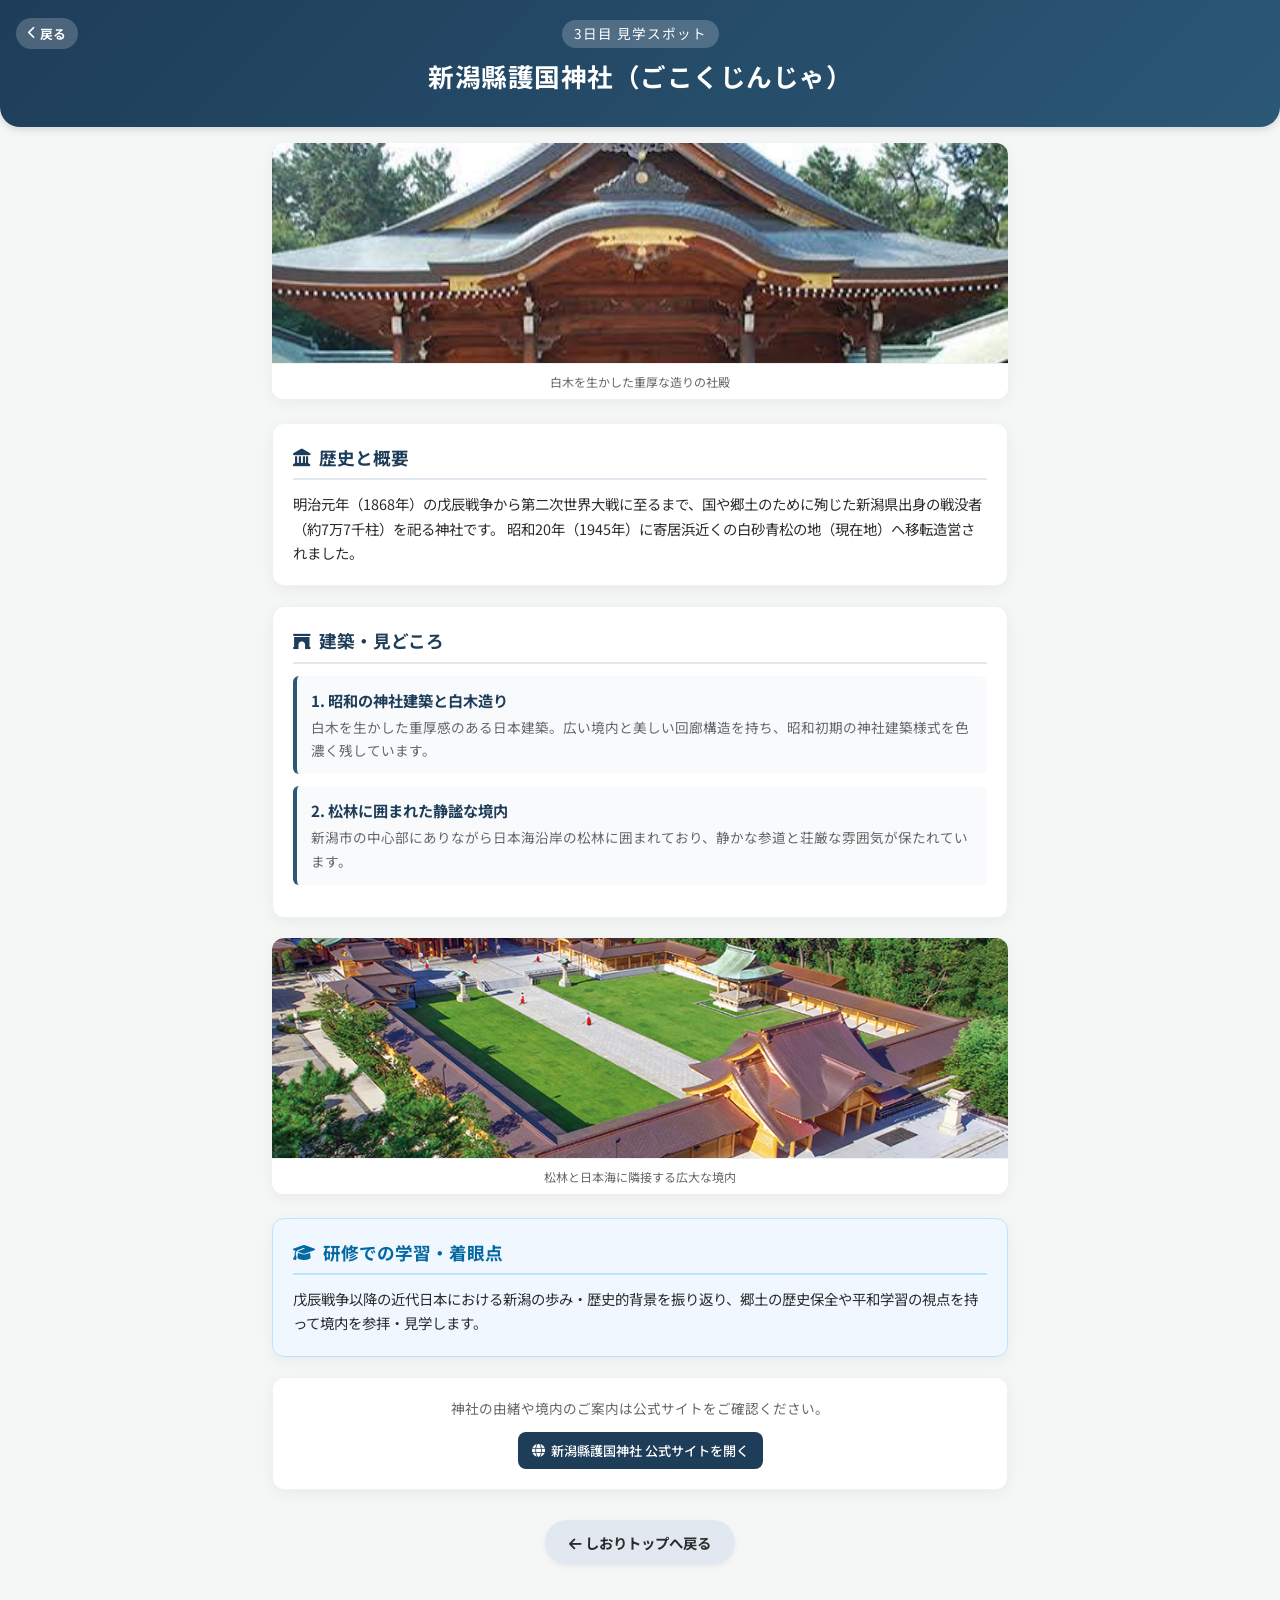
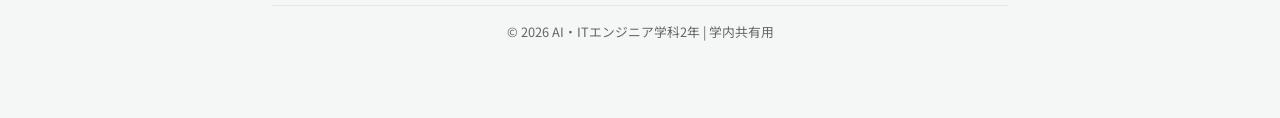
==== pages/gokoku-detail.html @ b8ace0e9 "feat: 詳細ページ追加" ====
<!-- Specify document type as HTML5 -->
<!DOCTYPE html>
<!-- Set language to Japanese -->
<html lang="ja">
<head>
  <meta charset="UTF-8">
  <meta name="viewport" content="width=device-width, initial-scale=1.0">
  <meta name="robots" content="noindex, nofollow">
  <title>新潟縣護国神社 - 詳細案内 | 2026国内研修</title>

  <link rel="preconnect" href="https://fonts.googleapis.com">
  <link rel="preconnect" href="https://fonts.gstatic.com" crossorigin>
  <link href="https://fonts.googleapis.com/css2?family=Noto+Sans+JP:wght@400;500;700&display=swap" rel="stylesheet">
  <link rel="stylesheet" href="https://cdnjs.cloudflare.com/ajax/libs/font-awesome/6.4.0/css/all.min.css">
  
  <link rel="stylesheet" href="../css/style.css">
</head>
<body>

  <!-- Sub-header for detail page -->
  <header class="detail-header">
    <button class="back-btn" onclick="history.back()">
      <i class="fa-solid fa-chevron-left"></i> 戻る
    </button>
    <span class="sub-title">3日目 見学スポット</span>
    <h1>新潟縣護国神社（ごこくじんじゃ）</h1>
  </header>

  <div class="container">

    <!-- Hero main image -->
    <div class="detail-hero-img">
      <img src="../images/護国神社1.jpeg" alt="新潟縣護国神社 拝殿">
      <span class="img-caption">白木を生かした重厚な造りの社殿</span>
    </div>

    <!-- History overview section -->
    <section class="detail-section">
      <h2 class="detail-title"><i class="fa-solid fa-landmark"></i> 歴史と概要</h2>
      <p>
        明治元年（1868年）の戊辰戦争から第二次世界大戦に至るまで、国や郷土のために殉じた新潟県出身の戦没者（約7万7千柱）を祀る神社です。
        昭和20年（1945年）に寄居浜近くの白砂青松の地（現在地）へ移転造営されました。
      </p>
    </section>

    <!-- Architecture highlights -->
    <section class="detail-section">
      <h2 class="detail-title"><i class="fa-solid fa-archway"></i> 建築・見どころ</h2>
      
      <!-- Point 1 -->
      <div class="point-box">
        <h3>1. 昭和の神社建築と白木造り</h3>
        <p>白木を生かした重厚感のある日本建築。広い境内と美しい回廊構造を持ち、昭和初期の神社建築様式を色濃く残しています。</p>
      </div>

      <!-- Point 2 -->
      <div class="point-box">
        <h3>2. 松林に囲まれた静謐な境内</h3>
        <p>新潟市の中心部にありながら日本海沿岸の松林に囲まれており、静かな参道と荘厳な雰囲気が保たれています。</p>
      </div>
    </section>

    <!-- Secondary aerial hero image -->
    <div class="detail-hero-img">
      <img src="../images/護国神社2.jpg" alt="新潟縣護国神社 鳥瞰">
      <span class="img-caption">松林と日本海に隣接する広大な境内</span>
    </div>

    <!-- Highlighted learning objectives -->
    <section class="detail-section highlight-section">
      <h2 class="detail-title"><i class="fa-solid fa-graduation-cap"></i> 研修での学習・着眼点</h2>
      <p>
        戊辰戦争以降の近代日本における新潟の歩み・歴史的背景を振り返り、郷土の歴史保全や平和学習の視点を持って境内を参拝・見学します。
      </p>
    </section>

    <!-- External link box -->
    <div class="external-link-box">
      <p>神社の由緒や境内のご案内は公式サイトをご確認ください。</p>
      <a href="https://www.niigata-gokoku.or.jp/" target="_blank" rel="noopener" class="btn-link">
        <i class="fa-solid fa-globe"></i> 新潟縣護国神社 公式サイトを開く
      </a>
    </div>

    <!-- Bottom back button -->
    <div style="text-align: center; margin-top: 30px;">
      <button class="back-btn-bottom" onclick="history.back()">
        <i class="fa-solid fa-arrow-left"></i> しおりトップへ戻る
      </button>
    </div>

    <footer>
      <p>&copy; 2026 AI・ITエンジニア学科2年 | 学内共有用</p>
    </footer>

  </div>

</body>
</html>
---- css/style.css ----
/* Define CSS Variables for global colors, radii, and shadows */
:root {
  --primary: #1e3d59;
  --primary-light: #2b5876;
  --secondary: #ff6e40;
  --accent: #ffc107;
  --bg-color: #f4f7f6;
  --card-bg: #ffffff;
  --text-main: #2b2b2b;
  --text-sub: #666666;
  --danger-bg: #fff5f5;
  --danger-border: #e53e3e;
  --radius: 12px;
  --shadow: 0 4px 15px rgba(0, 0, 0, 0.05);
}

/* Reset margins, paddings, and set default box-sizing */
* {
  box-sizing: border-box;
  margin: 0;
  padding: 0;
  font-family: 'Noto Sans JP', sans-serif;
  -webkit-tap-highlight-color: transparent;
}

/* Base body styles */
body {
  background-color: var(--bg-color);
  color: var(--text-main);
  line-height: 1.6;
  padding-bottom: 60px;
}

/* Main hero header styling */
header {
  background: linear-gradient(135deg, var(--primary), var(--primary-light));
  color: white;
  text-align: center;
  padding: 32px 16px 24px;
  box-shadow: 0 2px 10px rgba(0,0,0,0.15);
  border-bottom-left-radius: 20px;
  border-bottom-right-radius: 20px;
}

/* Sub-title badge styling inside header */
header .sub-title {
  font-size: 0.85rem;
  background: rgba(255, 255, 255, 0.2);
  display: inline-block;
  padding: 3px 12px;
  border-radius: 20px;
  margin-bottom: 8px;
  letter-spacing: 1px;
}

/* Main heading style inside header */
header h1 {
  font-size: 1.6rem;
  font-weight: 700;
  margin-bottom: 6px;
  letter-spacing: 0.5px;
}

/* Sub-text paragraph inside header */
header p {
  font-size: 0.9rem;
  opacity: 0.9;
}

/* Main content layout container */
.container {
  max-width: 768px;
  margin: 0 auto;
  padding: 16px;
}

/* Warning and guidelines alert card */
.alert-card {
  background-color: var(--danger-bg);
  border: 1px solid rgba(229, 62, 62, 0.2);
  border-left: 6px solid var(--danger-border);
  padding: 16px;
  margin-top: 12px;
  margin-bottom: 20px;
  border-radius: var(--radius);
  box-shadow: var(--shadow);
}

/* Alert card heading */
.alert-card h2 {
  font-size: 1rem;
  color: var(--danger-border);
  margin-bottom: 8px;
  display: flex;
  align-items: center;
  gap: 8px;
}

/* Unordered list inside alert card */
.alert-card ul {
  list-style: none;
  font-size: 0.85rem;
}

/* Individual list item inside alert card */
.alert-card li {
  margin-bottom: 4px;
  padding-left: 18px;
  position: relative;
}

/* Custom icon pseudo-element for alert list items */
.alert-card li::before {
  content: "\f054";
  font-family: "Font Awesome 6 Free";
  font-weight: 900;
  font-size: 0.65rem;
  color: var(--danger-border);
  position: absolute;
  left: 2px;
  top: 3px;
}

/* Sticky tab navigation wrapper */
.tab-nav {
  display: flex;
  gap: 8px;
  margin-bottom: 24px;
  position: sticky;
  top: 10px;
  z-index: 100;
  background: rgba(244, 247, 246, 0.95);
  backdrop-filter: blur(8px);
  padding: 4px 0;
}

/* Individual tab button styling */
.tab-btn {
  flex: 1;
  padding: 10px 4px;
  background-color: #ffffff;
  border: 2px solid #e2e8f0;
  border-radius: var(--radius);
  font-weight: 700;
  color: var(--text-sub);
  cursor: pointer;
  transition: all 0.25s ease;
  text-align: center;
  font-size: 0.85rem;
  box-shadow: 0 2px 4px rgba(0,0,0,0.03);
}

/* Day number span inside tab button */
.tab-btn .day-num {
  font-size: 1rem;
  display: block;
}

/* Active tab button styling */
.tab-btn.active {
  background-color: var(--primary);
  color: white;
  border-color: var(--primary);
  box-shadow: 0 4px 10px rgba(30, 61, 89, 0.3);
}

/* Tab content block styling */
.tab-content {
  display: none;
  animation: fadeIn 0.35s ease-in-out;
}

/* Display active tab content */
.tab-content.active {
  display: block;
}

/* Keyframe animation for switching tabs */
@keyframes fadeIn {
  from { opacity: 0; transform: translateY(8px); }
  to { opacity: 1; transform: translateY(0); }
}

/* Timeline component wrapper */
.timeline {
  position: relative;
  padding-left: 24px;
  margin-bottom: 32px;
}

/* Vertical line for the timeline */
.timeline::before {
  content: '';
  position: absolute;
  left: 7px;
  top: 12px;
  bottom: 12px;
  width: 3px;
  background-color: #cbd5e1;
  border-radius: 2px;
}

/* Individual event item on the timeline */
.time-item {
  position: relative;
  margin-bottom: 16px;
  background: var(--card-bg);
  padding: 14px 16px;
  border-radius: var(--radius);
  box-shadow: var(--shadow);
  border: 1px solid #edf2f7;
}

/* Bullet dot on the timeline line */
.time-item::before {
  content: '';
  position: absolute;
  left: -22px;
  top: 18px;
  width: 11px;
  height: 11px;
  border-radius: 50%;
  background-color: var(--primary);
  border: 3px solid var(--bg-color);
}

/* Highlighted timeline event item */
.time-item.highlight {
  border-left: 4px solid var(--secondary);
}

/* Highlighted bullet dot */
.time-item.highlight::before {
  background-color: var(--secondary);
}

/* Header inside timeline item */
.time-header {
  display: flex;
  justify-content: space-between;
  align-items: center;
  margin-bottom: 4px;
}

/* Time badge styling */
.time-badge {
  font-weight: 700;
  color: var(--primary);
  font-size: 1.05rem;
  display: flex;
  align-items: center;
  gap: 6px;
}

/* Meal pill badge styling */
.meal-badge {
  font-size: 0.75rem;
  background-color: #f59e0b;
  color: white;
  padding: 2px 8px;
  border-radius: 12px;
  font-weight: 500;
}

/* Spot title inside timeline item */
.spot-title {
  font-size: 1rem;
  font-weight: 700;
  color: var(--text-main);
}

/* Clickable spot link inside timeline for smooth scrolling */
.spot-title.spot-link {
  color: var(--primary-light);
  cursor: pointer;
  display: inline-flex;
  align-items: center;
  gap: 6px;
  padding: 2px 6px;
  margin-left: -6px;
  border-radius: 4px;
  transition: all 0.2s ease;
}

/* Hover state for clickable spot links */
.spot-title.spot-link:hover {
  background-color: #e2e8f0;
  color: var(--secondary);
}

/* Icon style inside spot link */
.spot-title.spot-link i {
  font-size: 0.75rem;
  color: var(--secondary);
}

/* Spot description inside timeline item */
.spot-desc {
  font-size: 0.85rem;
  color: var(--text-sub);
  margin-top: 4px;
}

/* Sub-group info box inside timeline item */
.group-box {
  background-color: #f0f7ff;
  border: 1px solid #bae6fd;
  padding: 10px 12px;
  border-radius: 8px;
  margin-top: 8px;
  font-size: 0.85rem;
  color: #0369a1;
}

/* Section divider title */
.section-title {
  font-size: 1.1rem;
  font-weight: 700;
  color: var(--primary);
  margin: 28px 0 16px;
  display: flex;
  align-items: center;
  gap: 8px;
}

/* Divider line pseudo-element */
.section-title::after {
  content: '';
  flex: 1;
  height: 1px;
  background-color: #cbd5e1;
}

/* Spot presentation card */
.spot-card {
  background: var(--card-bg);
  border-radius: var(--radius);
  overflow: hidden;
  box-shadow: var(--shadow);
  margin-bottom: 20px;
  border: 1px solid #edf2f7;
}

/* Clickable card leading to internal detail pages */
.spot-card.clickable-card {
  cursor: pointer;
  transition: transform 0.2s ease, box-shadow 0.2s ease, border-color 0.2s ease;
}

/* Hover effect for clickable cards */
.spot-card.clickable-card:hover {
  transform: translateY(-3px);
  box-shadow: 0 8px 20px rgba(0, 0, 0, 0.1);
  border-color: var(--primary-light);
}

/* Image styling inside spot card */
.spot-card img {
  width: 100%;
  height: 190px;
  object-fit: cover;
  display: block;
}

/* Body container inside spot card */
.spot-card-body {
  padding: 16px;
}

/* Heading 3 inside spot card */
.spot-card-body h3 {
  font-size: 1.15rem;
  margin-bottom: 6px;
  color: var(--primary);
  display: flex;
  align-items: center;
  justify-content: space-between;
}

/* Badge indicating detail page link */
.detail-badge {
  font-size: 0.75rem;
  color: var(--secondary);
  font-weight: 700;
  display: flex;
  align-items: center;
  gap: 4px;
}

/* Paragraph inside spot card body */
.spot-card-body p {
  font-size: 0.88rem;
  color: var(--text-sub);
  margin-bottom: 12px;
}

/* Group wrapper for action buttons */
.btn-group {
  display: flex;
  flex-wrap: wrap;
  gap: 8px;
}

/* Button style for external links */
.btn-link {
  display: inline-flex;
  align-items: center;
  gap: 6px;
  padding: 8px 14px;
  background-color: var(--primary);
  color: white;
  text-decoration: none;
  border-radius: 8px;
  font-size: 0.82rem;
  font-weight: 500;
  transition: background-color 0.2s ease;
}

/* Active touch state for buttons */
.btn-link:active {
  opacity: 0.85;
}

/* Embedded Google Maps container */
.map-container {
  width: 100%;
  border-radius: 8px;
  overflow: hidden;
  margin: 12px 0;
  box-shadow: inset 0 0 4px rgba(0,0,0,0.1);
}

/* Footer styling */
footer {
  text-align: center;
  font-size: 0.8rem;
  color: var(--text-sub);
  margin-top: 40px;
  padding-top: 16px;
  border-top: 1px solid #e2e8f0;
}

/* ================= STYLES FOR DETAIL PAGES ================= */

/* Sub-header specifically for detail pages */
header.detail-header {
  position: relative;
  padding-top: 20px;
}

/* Top-left back button on detail pages */
.back-btn {
  position: absolute;
  left: 16px;
  top: 18px;
  background: rgba(255, 255, 255, 0.2);
  color: white;
  border: none;
  padding: 6px 12px;
  border-radius: 20px;
  font-size: 0.8rem;
  font-weight: bold;
  cursor: pointer;
  display: flex;
  align-items: center;
  gap: 4px;
}

/* Active touch state for back button */
.back-btn:active {
  background: rgba(255, 255, 255, 0.4);
}

/* Main showcase image wrapper on detail pages */
.detail-hero-img {
  margin-bottom: 24px;
  border-radius: var(--radius);
  overflow: hidden;
  box-shadow: var(--shadow);
  background: var(--card-bg);
}

/* Image element in hero image wrapper */
.detail-hero-img img {
  width: 100%;
  height: 220px;
  object-fit: cover;
  display: block;
}

/* Caption text below detail hero images */
.img-caption {
  display: block;
  font-size: 0.75rem;
  color: var(--text-sub);
  padding: 8px 12px;
  background-color: #ffffff;
  border-top: 1px solid #edf2f7;
  text-align: center;
}

/* Detail section container */
.detail-section {
  background: var(--card-bg);
  padding: 20px;
  border-radius: var(--radius);
  box-shadow: var(--shadow);
  margin-bottom: 20px;
  border: 1px solid #edf2f7;
}

/* Title for detail sections */
.detail-title {
  font-size: 1.1rem;
  color: var(--primary);
  margin-bottom: 12px;
  display: flex;
  align-items: center;
  gap: 8px;
  border-bottom: 2px solid #e2e8f0;
  padding-bottom: 6px;
}

/* Paragraph text inside detail section */
.detail-section p {
  font-size: 0.9rem;
  color: var(--text-main);
  line-height: 1.7;
}

/* Feature highlight box inside detail pages */
.point-box {
  background-color: #f8fafc;
  border-left: 4px solid var(--primary-light);
  padding: 12px 14px;
  border-radius: 6px;
  margin-bottom: 12px;
}

/* Heading inside feature point box */
.point-box h3 {
  font-size: 0.95rem;
  color: var(--primary);
  margin-bottom: 4px;
}

/* Paragraph inside feature point box */
.point-box p {
  font-size: 0.85rem;
  color: var(--text-sub);
  margin-bottom: 0;
}

/* Highlighted section for field learning objectives */
.detail-section.highlight-section {
  background-color: #f0f7ff;
  border: 1px solid #bae6fd;
}

/* Title for highlighted learning section */
.detail-section.highlight-section .detail-title {
  color: #0369a1;
  border-bottom-color: #bae6fd;
}

/* External official link card container */
.external-link-box {
  text-align: center;
  background: var(--card-bg);
  padding: 20px;
  border-radius: var(--radius);
  box-shadow: var(--shadow);
  margin-bottom: 20px;
  border: 1px solid #edf2f7;
}

/* Text inside external link box */
.external-link-box p {
  font-size: 0.85rem;
  color: var(--text-sub);
  margin-bottom: 12px;
}

/* Large back button at the bottom of detail pages */
.back-btn-bottom {
  background-color: #e2e8f0;
  color: var(--text-main);
  border: none;
  padding: 12px 24px;
  border-radius: 25px;
  font-weight: bold;
  font-size: 0.9rem;
  cursor: pointer;
  transition: all 0.2s ease;
  box-shadow: 0 2px 5px rgba(0,0,0,0.05);
}

/* Active touch state for bottom back button */
.back-btn-bottom:active {
  background-color: #cbd5e1;
}
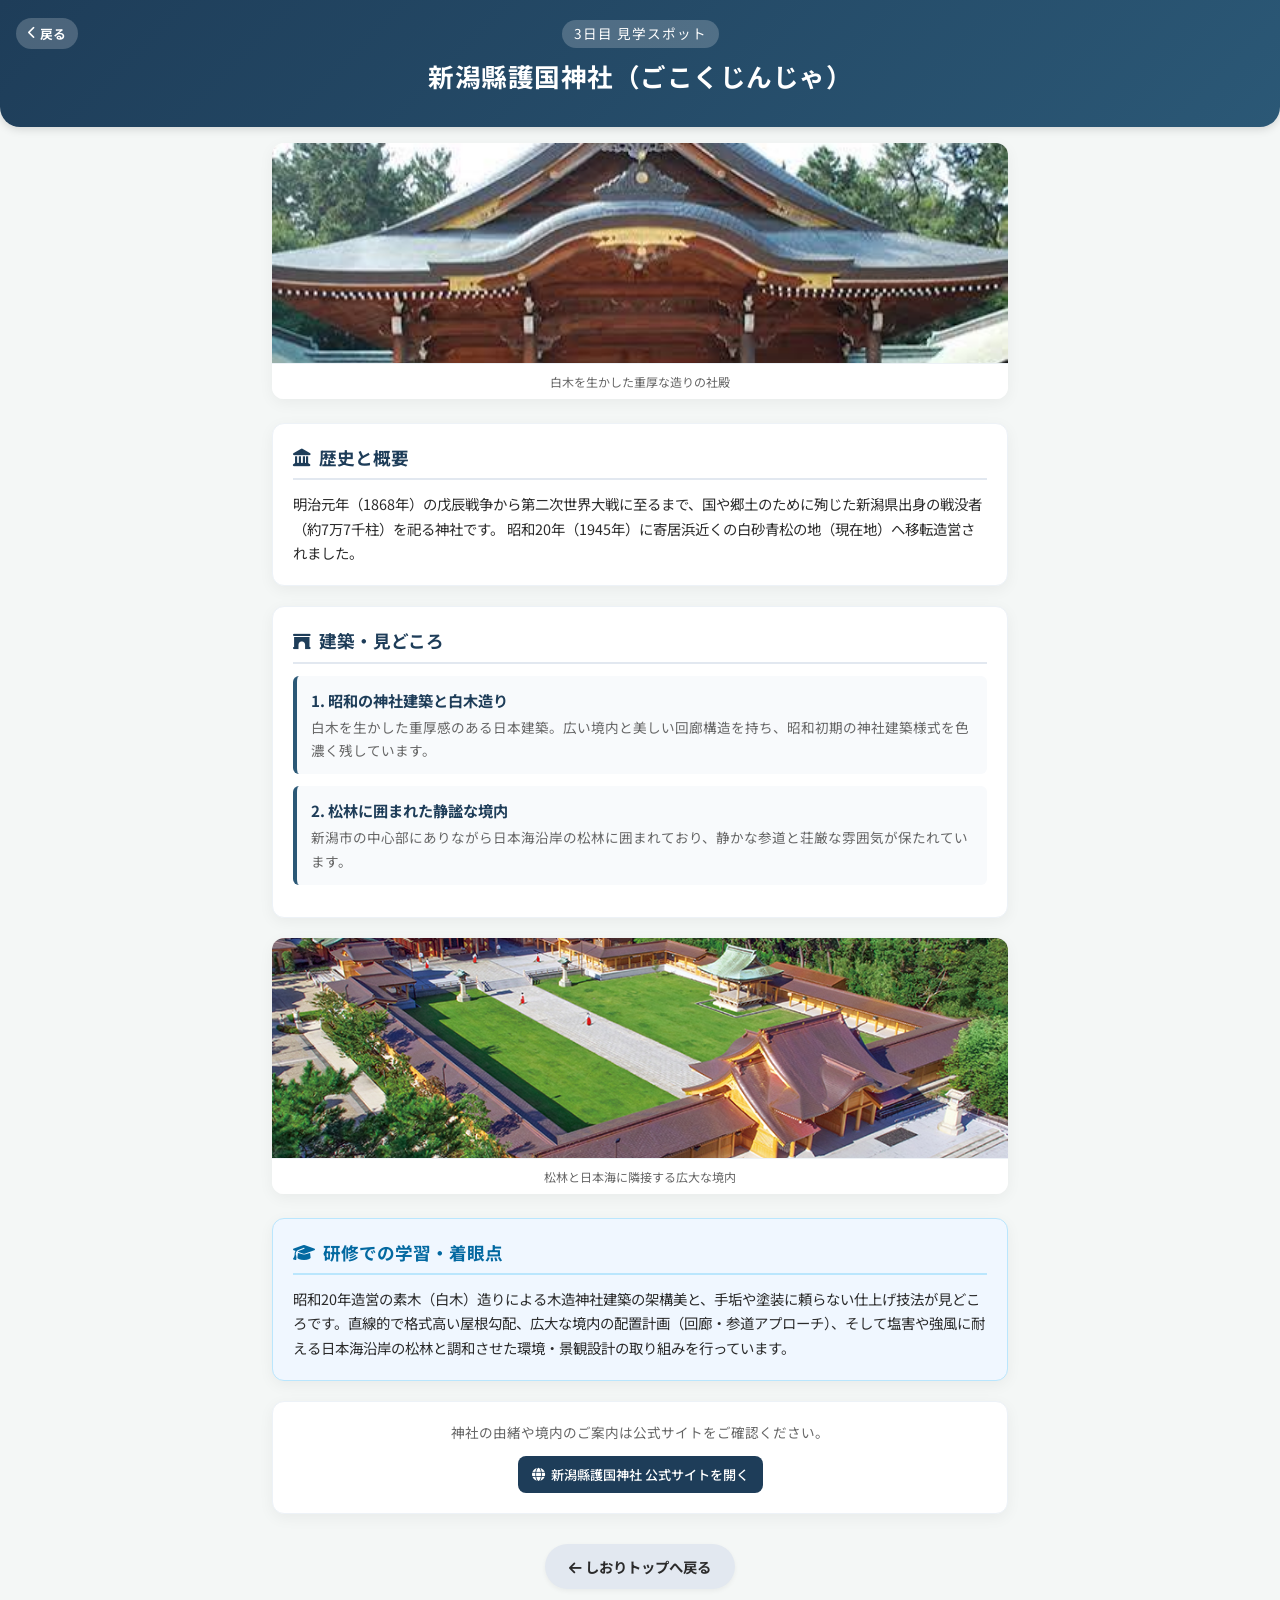
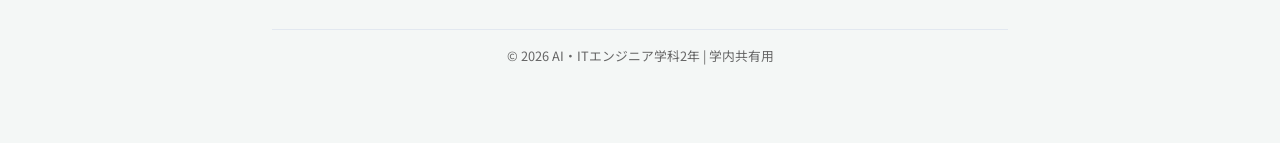
==== commit d24e05e2: "fix: 各スポットのhtmlの説明文章を修正" ====
--- a/pages/gokoku-detail.html
+++ b/pages/gokoku-detail.html
@@ -70,7 +70,7 @@
     <section class="detail-section highlight-section">
       <h2 class="detail-title"><i class="fa-solid fa-graduation-cap"></i> 研修での学習・着眼点</h2>
       <p>
-        戊辰戦争以降の近代日本における新潟の歩み・歴史的背景を振り返り、郷土の歴史保全や平和学習の視点を持って境内を参拝・見学します。
+        昭和20年造営の素木（白木）造りによる木造神社建築の架構美と、手垢や塗装に頼らない仕上げ技法が見どころです。直線的で格式高い屋根勾配、広大な境内の配置計画（回廊・参道アプローチ）、そして塩害や強風に耐える日本海沿岸の松林と調和させた環境・景観設計の取り組みを行っています。
       </p>
     </section>
 
